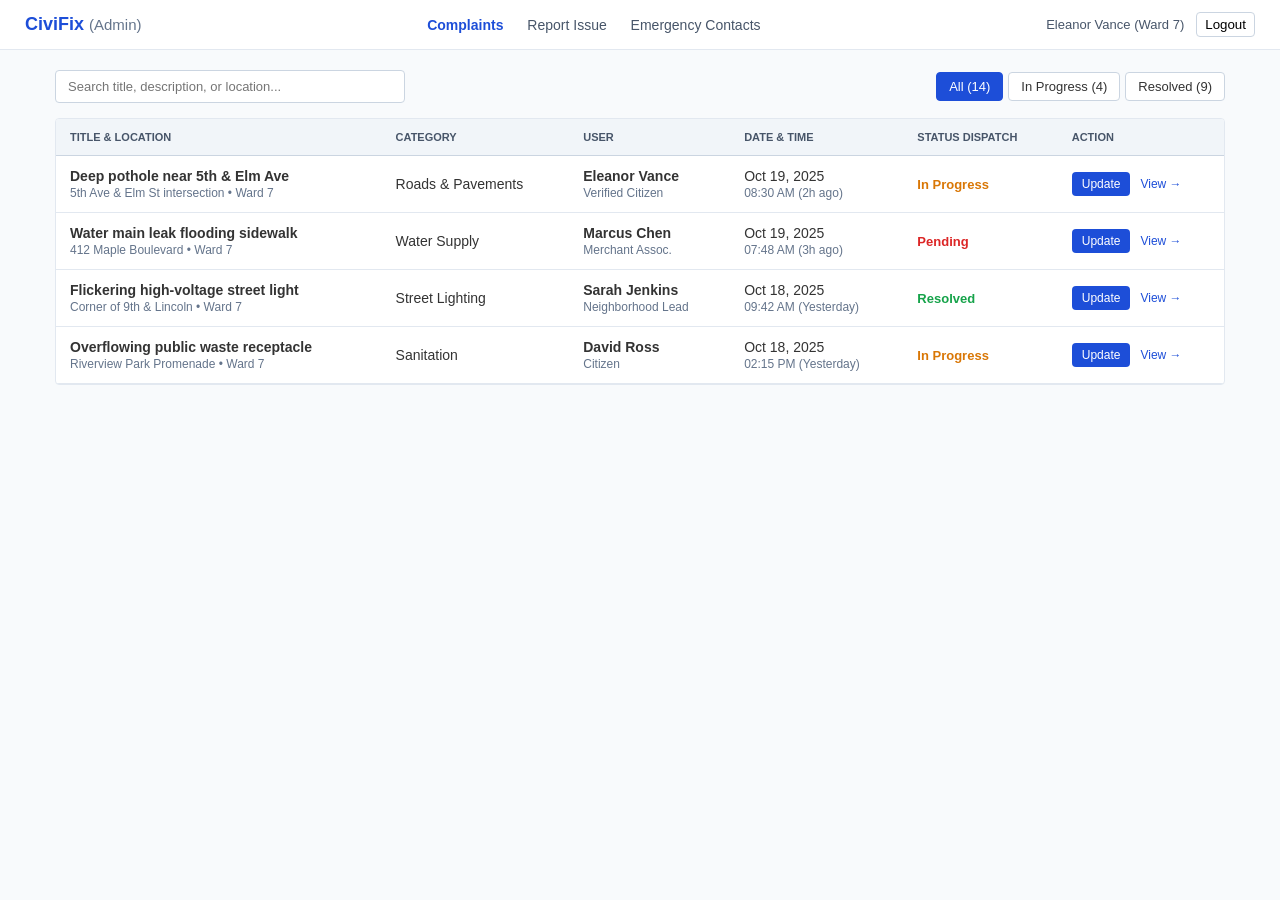
==== frontend/pages/admin-dashboard.html @ fdaf6e1e "feat: add admin-dashboard page" ====
<!DOCTYPE html>
<html lang="en">
<head>
    <meta charset="UTF-8">
    <meta name="viewport" content="width=device-width, initial-scale=1.0">
    <title>CiviFix - Basic Admin Dashboard</title>
    <link rel="stylesheet" href="../css/admin-dashboard.css">
</head>
<body>

    <!-- Simple Navbar -->
    <header class="navbar">
        <div class="logo">
            <h2>CiviFix <small>(Admin)</small></h2>
        </div>
        <nav class="nav-links">
            <a href="#" class="active">Complaints</a>
            <a href="#">Report Issue</a>
            <a href="#">Emergency Contacts</a>
        </nav>
        <div class="user-profile">
            <span>Eleanor Vance (Ward 7)</span>
            <button class="btn-logout">Logout</button>
        </div>
    </header>

    <!-- Main Container -->
    <main class="dashboard-container">
        
        <!-- Controls -->
        <section class="controls-section">
            <input type="text" class="search-input" placeholder="Search title, description, or location...">
            <div class="filter-tabs">
                <button class="tab active">All (14)</button>
                <button class="tab">In Progress (4)</button>
                <button class="tab">Resolved (9)</button>
            </div>
        </section>

        <!-- Basic Complaints Table -->
        <section class="table-container">
            <table class="tickets-table">
                <thead>
                    <tr>
                        <th>TITLE & LOCATION</th>
                        <th>CATEGORY</th>
                        <th>USER</th>
                        <th>DATE & TIME</th>
                        <th>STATUS DISPATCH</th>
                        <th>ACTION</th>
                    </tr>
                </thead>
                <tbody>
                    <!-- Row 1 -->
                    <tr>
                        <td>
                            <strong>Deep pothole near 5th & Elm Ave</strong>
                            <div class="subtext">5th Ave & Elm St intersection &bull; Ward 7</div>
                        </td>
                        <td>Roads & Pavements</td>
                        <td>
                            <strong>Eleanor Vance</strong>
                            <div class="subtext">Verified Citizen</div>
                        </td>
                        <td>
                            Oct 19, 2025<br>
                            <small class="subtext">08:30 AM (2h ago)</small>
                        </td>
                        <td><span class="status-text in-progress">In Progress</span></td>
                        <td>
                            <div class="action-cell">
                                <button class="btn-update">Update</button>
                                <a href="ticket-details.html" class="link-view">View &rarr;</a>
                            </div>
                        </td>
                    </tr>

                    <!-- Row 2 -->
                    <tr>
                        <td>
                            <strong>Water main leak flooding sidewalk</strong>
                            <div class="subtext">412 Maple Boulevard &bull; Ward 7</div>
                        </td>
                        <td>Water Supply</td>
                        <td>
                            <strong>Marcus Chen</strong>
                            <div class="subtext">Merchant Assoc.</div>
                        </td>
                        <td>
                            Oct 19, 2025<br>
                            <small class="subtext">07:48 AM (3h ago)</small>
                        </td>
                        <td><span class="status-text pending">Pending</span></td>
                        <td>
                            <div class="action-cell">
                                <button class="btn-update">Update</button>
                                <a href="ticket-details.html" class="link-view">View &rarr;</a>
                            </div>
                        </td>
                    </tr>

                    <!-- Row 3 -->
                    <tr>
                        <td>
                            <strong>Flickering high-voltage street light</strong>
                            <div class="subtext">Corner of 9th & Lincoln &bull; Ward 7</div>
                        </td>
                        <td>Street Lighting</td>
                        <td>
                            <strong>Sarah Jenkins</strong>
                            <div class="subtext">Neighborhood Lead</div>
                        </td>
                        <td>
                            Oct 18, 2025<br>
                            <small class="subtext">09:42 AM (Yesterday)</small>
                        </td>
                        <td><span class="status-text resolved">Resolved</span></td>
                        <td>
                            <div class="action-cell">
                                <button class="btn-update">Update</button>
                                <a href="ticket-details.html" class="link-view">View &rarr;</a>
                            </div>
                        </td>
                    </tr>

                    <!-- Row 4 -->
                    <tr>
                        <td>
                            <strong>Overflowing public waste receptacle</strong>
                            <div class="subtext">Riverview Park Promenade &bull; Ward 7</div>
                        </td>
                        <td>Sanitation</td>
                        <td>
                            <strong>David Ross</strong>
                            <div class="subtext">Citizen</div>
                        </td>
                        <td>
                            Oct 18, 2025<br>
                            <small class="subtext">02:15 PM (Yesterday)</small>
                        </td>
                        <td><span class="status-text in-progress">In Progress</span></td>
                        <td>
                            <div class="action-cell">
                                <button class="btn-update">Update</button>
                                <a href="ticket-details.html" class="link-view">View &rarr;</a>
                            </div>
                        </td>
                    </tr>
                </tbody>
            </table>
        </section>

    </main>

</body>
</html>
---- frontend/css/admin-dashboard.css ----
/* Basic Global Reset */
* {
    margin: 0;
    padding: 0;
    box-sizing: border-box;
    font-family: Arial, Helvetica, sans-serif;
}

body {
    background-color: #f8fafc;
    color: #333333;
    font-size: 14px;
}

/* Navbar */
.navbar {
    display: flex;
    justify-content: space-between;
    align-items: center;
    background-color: #ffffff;
    padding: 12px 25px;
    border-bottom: 1px solid #e2e8f0;
}

.logo h2 {
    color: #1d4ed8;
    font-size: 18px;
}

.logo small {
    color: #64748b;
    font-weight: normal;
}

.nav-links a {
    text-decoration: none;
    color: #475569;
    margin: 0 10px;
}

.nav-links a.active {
    color: #1d4ed8;
    font-weight: bold;
}

.user-profile {
    display: flex;
    align-items: center;
    gap: 12px;
    font-size: 13px;
    color: #475569;
}

.btn-logout {
    background: transparent;
    border: 1px solid #cbd5e1;
    padding: 4px 8px;
    border-radius: 4px;
    cursor: pointer;
}

/* Container */
.dashboard-container {
    max-width: 1200px;
    margin: 20px auto;
    padding: 0 15px;
}

/* Search & Tabs */
.controls-section {
    display: flex;
    justify-content: space-between;
    align-items: center;
    margin-bottom: 15px;
}

.search-input {
    width: 350px;
    padding: 8px 12px;
    border: 1px solid #cbd5e1;
    border-radius: 4px;
    outline: none;
    font-size: 13px;
}

.filter-tabs {
    display: flex;
    gap: 5px;
}

.tab {
    background: #ffffff;
    border: 1px solid #cbd5e1;
    padding: 6px 12px;
    border-radius: 4px;
    cursor: pointer;
    font-size: 13px;
    color: #333;
}

.tab.active {
    background: #1d4ed8;
    color: #ffffff;
    border-color: #1d4ed8;
}

/* Table Styling */
.table-container {
    background: #ffffff;
    border: 1px solid #e2e8f0;
    border-radius: 4px;
    overflow: hidden;
}

.tickets-table {
    width: 100%;
    border-collapse: collapse;
    text-align: left;
}

.tickets-table th {
    background-color: #f1f5f9;
    font-size: 11px;
    color: #475569;
    padding: 12px 14px;
    border-bottom: 1px solid #cbd5e1;
    font-weight: bold;
}

.tickets-table td {
    padding: 12px 14px;
    border-bottom: 1px solid #e2e8f0;
    vertical-align: middle;
}

.subtext {
    font-size: 12px;
    color: #64748b;
    margin-top: 2px;
}

/* Status Simple Text Indicators */
.status-text {
    font-weight: bold;
    font-size: 13px;
}

.status-text.in-progress { color: #d97706; }
.status-text.pending { color: #dc2626; }
.status-text.resolved { color: #16a34a; }

.action-cell {
    display: flex;
    align-items: center;
    gap: 10px;
}

.btn-update {
    background-color: #1d4ed8;
    color: white;
    border: none;
    padding: 5px 10px;
    border-radius: 4px;
    font-size: 12px;
    cursor: pointer;
}

.link-view {
    color: #1d4ed8;
    text-decoration: none;
    font-size: 12px;
}
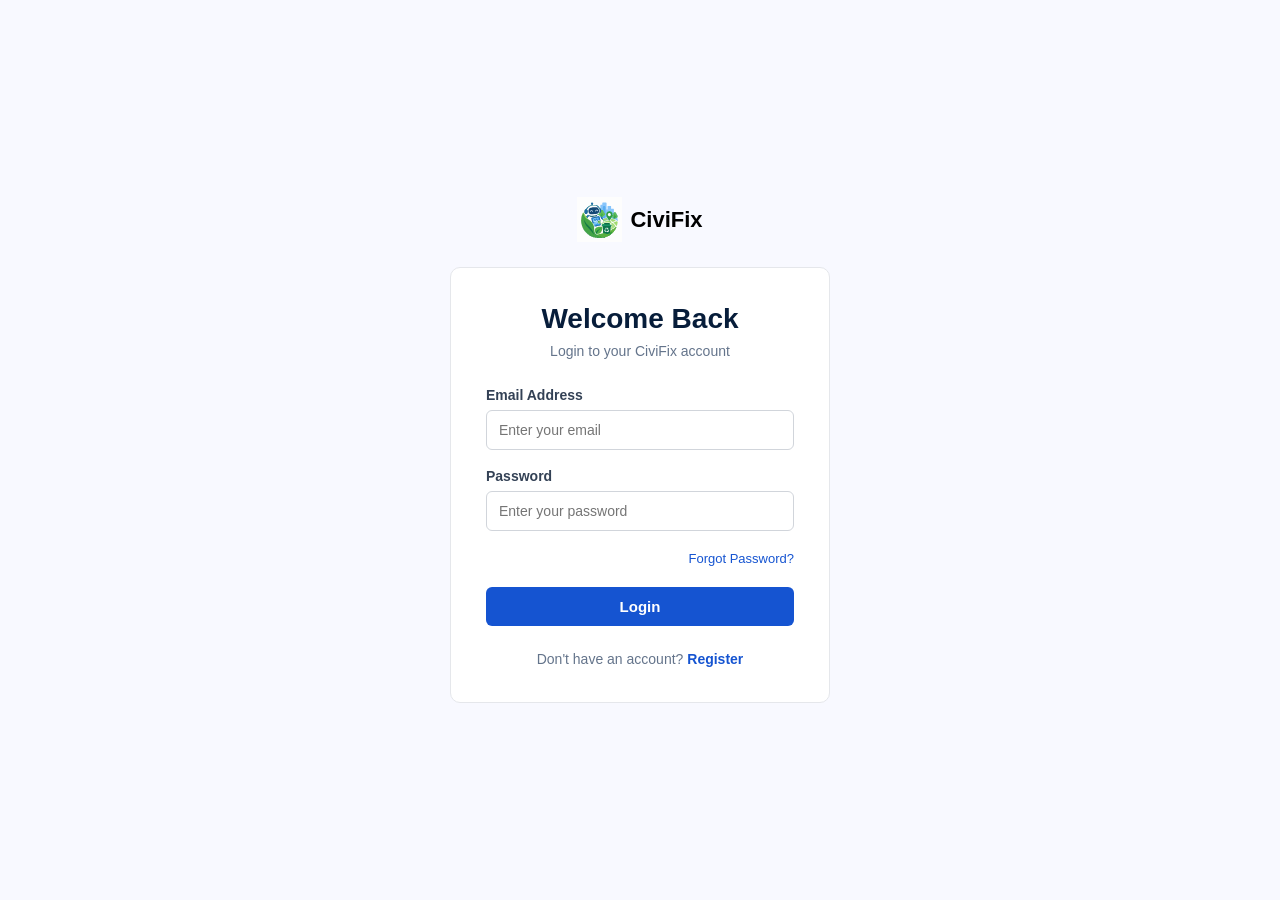
==== commit a6c9346f: "Add caption in Admin dashboard table" ====
--- a/frontend/pages/admin-dashboard.html
+++ b/frontend/pages/admin-dashboard.html
@@ -14,9 +14,8 @@
             <h2>CiviFix <small>(Admin)</small></h2>
         </div>
         <nav class="nav-links">
-            <a href="#" class="active">Complaints</a>
-            <a href="#">Report Issue</a>
-            <a href="#">Emergency Contacts</a>
+            <a href="admin-dashboard.html" class="active">Complaints</a>
+            <a href="#">Suspecious Complaints</a>
         </nav>
         <div class="user-profile">
             <span>Eleanor Vance (Ward 7)</span>
@@ -27,130 +26,33 @@
     <!-- Main Container -->
     <main class="dashboard-container">
         
-        <!-- Controls -->
-        <section class="controls-section">
-            <input type="text" class="search-input" placeholder="Search title, description, or location...">
-            <div class="filter-tabs">
-                <button class="tab active">All (14)</button>
-                <button class="tab">In Progress (4)</button>
-                <button class="tab">Resolved (9)</button>
-            </div>
-        </section>
+        
 
         <!-- Basic Complaints Table -->
         <section class="table-container">
-            <table class="tickets-table">
+            <table class="complaint-table" border="0.5" cellpadding="5" cellspacing="5" >
+                  <caption>
+                    Complaints and User Details
+  </caption>
                 <thead>
                     <tr>
-                        <th>TITLE & LOCATION</th>
+                        <th>TITLE</th>
+                        <th>ADDRESS</th>
                         <th>CATEGORY</th>
                         <th>USER</th>
                         <th>DATE & TIME</th>
-                        <th>STATUS DISPATCH</th>
+                        <th>STATUS</th>
+                        <th>PRIORITY</th>
                         <th>ACTION</th>
                     </tr>
                 </thead>
-                <tbody>
-                    <!-- Row 1 -->
-                    <tr>
-                        <td>
-                            <strong>Deep pothole near 5th & Elm Ave</strong>
-                            <div class="subtext">5th Ave & Elm St intersection &bull; Ward 7</div>
-                        </td>
-                        <td>Roads & Pavements</td>
-                        <td>
-                            <strong>Eleanor Vance</strong>
-                            <div class="subtext">Verified Citizen</div>
-                        </td>
-                        <td>
-                            Oct 19, 2025<br>
-                            <small class="subtext">08:30 AM (2h ago)</small>
-                        </td>
-                        <td><span class="status-text in-progress">In Progress</span></td>
-                        <td>
-                            <div class="action-cell">
-                                <button class="btn-update">Update</button>
-                                <a href="ticket-details.html" class="link-view">View &rarr;</a>
-                            </div>
-                        </td>
-                    </tr>
-
-                    <!-- Row 2 -->
-                    <tr>
-                        <td>
-                            <strong>Water main leak flooding sidewalk</strong>
-                            <div class="subtext">412 Maple Boulevard &bull; Ward 7</div>
-                        </td>
-                        <td>Water Supply</td>
-                        <td>
-                            <strong>Marcus Chen</strong>
-                            <div class="subtext">Merchant Assoc.</div>
-                        </td>
-                        <td>
-                            Oct 19, 2025<br>
-                            <small class="subtext">07:48 AM (3h ago)</small>
-                        </td>
-                        <td><span class="status-text pending">Pending</span></td>
-                        <td>
-                            <div class="action-cell">
-                                <button class="btn-update">Update</button>
-                                <a href="ticket-details.html" class="link-view">View &rarr;</a>
-                            </div>
-                        </td>
-                    </tr>
-
-                    <!-- Row 3 -->
-                    <tr>
-                        <td>
-                            <strong>Flickering high-voltage street light</strong>
-                            <div class="subtext">Corner of 9th & Lincoln &bull; Ward 7</div>
-                        </td>
-                        <td>Street Lighting</td>
-                        <td>
-                            <strong>Sarah Jenkins</strong>
-                            <div class="subtext">Neighborhood Lead</div>
-                        </td>
-                        <td>
-                            Oct 18, 2025<br>
-                            <small class="subtext">09:42 AM (Yesterday)</small>
-                        </td>
-                        <td><span class="status-text resolved">Resolved</span></td>
-                        <td>
-                            <div class="action-cell">
-                                <button class="btn-update">Update</button>
-                                <a href="ticket-details.html" class="link-view">View &rarr;</a>
-                            </div>
-                        </td>
-                    </tr>
-
-                    <!-- Row 4 -->
-                    <tr>
-                        <td>
-                            <strong>Overflowing public waste receptacle</strong>
-                            <div class="subtext">Riverview Park Promenade &bull; Ward 7</div>
-                        </td>
-                        <td>Sanitation</td>
-                        <td>
-                            <strong>David Ross</strong>
-                            <div class="subtext">Citizen</div>
-                        </td>
-                        <td>
-                            Oct 18, 2025<br>
-                            <small class="subtext">02:15 PM (Yesterday)</small>
-                        </td>
-                        <td><span class="status-text in-progress">In Progress</span></td>
-                        <td>
-                            <div class="action-cell">
-                                <button class="btn-update">Update</button>
-                                <a href="ticket-details.html" class="link-view">View &rarr;</a>
-                            </div>
-                        </td>
-                    </tr>
+                <tbody id="complaintTable">
                 </tbody>
             </table>
         </section>
-
     </main>
 
+
+<script src="../js/adminDashboard.js"></script>
 </body>
 </html>
